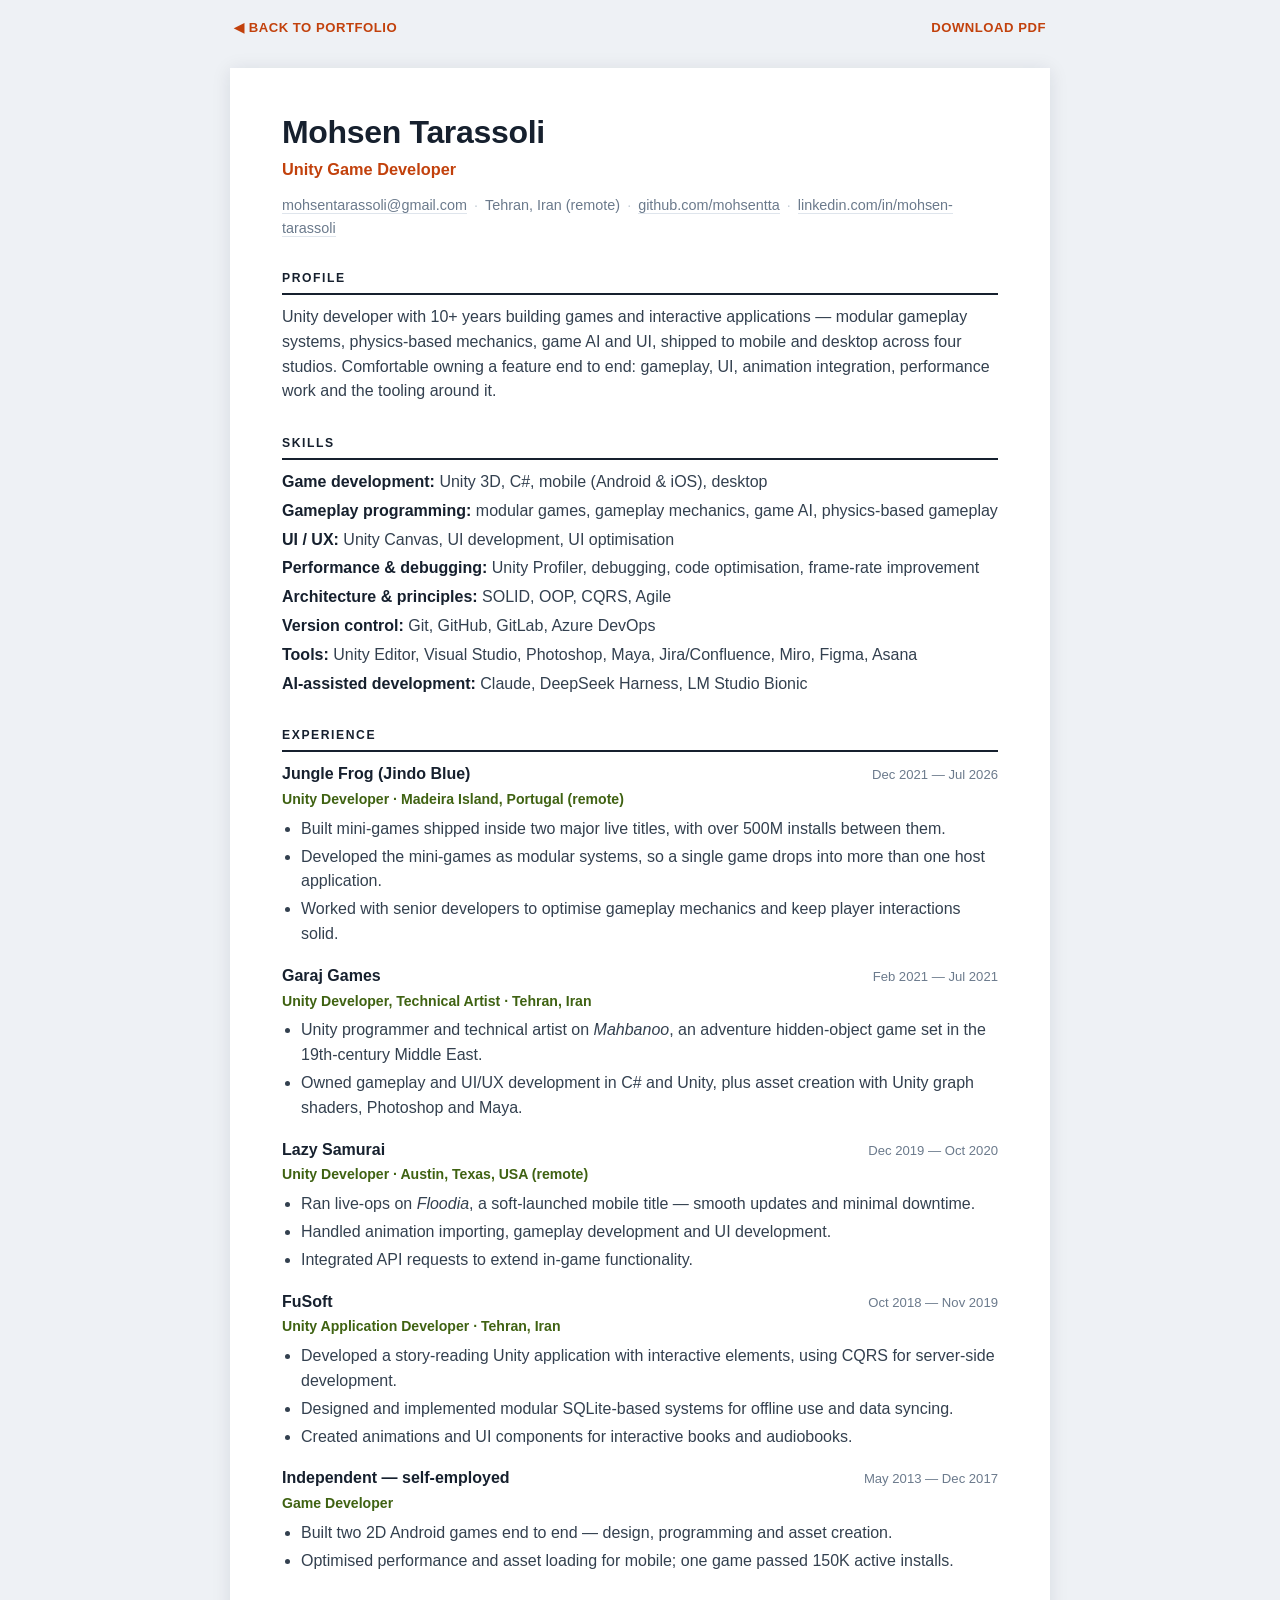
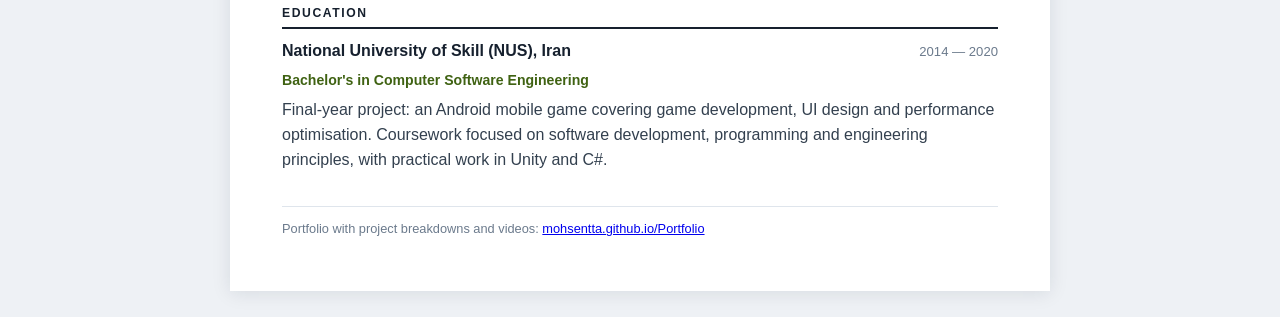
==== cv.html @ 44f3e450 "Add social previews, a redacted CV, LinkedIn, and fix the audit findings OG/Twitter/canonical tags o" ====
<!DOCTYPE html>
<html lang="en">
<head>
<meta charset="utf-8">
<meta name="viewport" content="width=device-width, initial-scale=1">
<title>Mohsen Tarassoli — CV — Unity Game Developer</title>
<meta name="description" content="CV of Mohsen Tarassoli, Unity Game Developer: 10+ years building modular games, gameplay systems, UI and interactive applications for mobile and desktop.">
<meta name="theme-color" content="#ffffff">
<link rel="canonical" href="https://mohsentta.github.io/Portfolio/cv.html">
<link rel="icon" href="data:image/svg+xml,<svg xmlns='http://www.w3.org/2000/svg' viewBox='0 0 100 100'><text y='.9em' font-size='90'>&#127918;</text></svg>">
<style>
  :root{
    --ink:#16202e; --body:#33404f; --mute:#6b7a8c; --rule:#dfe5ec;
    --accent:#c2410c; --accent-2:#3f6212;
  }
  *{ box-sizing:border-box; }
  html{ -webkit-text-size-adjust:100%; }
  body{
    margin:0; background:#eef1f5; color:var(--body);
    font:16px/1.55 "Segoe UI", -apple-system, Roboto, Helvetica, Arial, sans-serif;
  }
  .sheet{
    max-width:820px; margin:26px auto; background:#fff; padding:46px 52px 52px;
    box-shadow:0 2px 18px rgba(16,32,46,.10);
  }
  .bar{
    display:flex; justify-content:space-between; align-items:center; gap:14px;
    max-width:820px; margin:0 auto; padding:18px 4px 0;
  }
  .bar a{
    font-size:.82rem; letter-spacing:.04em; text-transform:uppercase; font-weight:600;
    color:var(--accent); text-decoration:none; border-bottom:2px solid transparent; padding-bottom:2px;
  }
  .bar a:hover{ border-color:var(--accent); }

  h1{ margin:0; font-size:2rem; letter-spacing:-.01em; color:var(--ink); line-height:1.15; }
  .role{ margin:6px 0 0; font-size:1.02rem; font-weight:600; color:var(--accent); }
  .contact{ margin:12px 0 0; font-size:.9rem; color:var(--mute); }
  .contact a{ color:var(--mute); text-decoration:none; border-bottom:1px solid var(--rule); }
  .contact a:hover{ color:var(--accent); border-color:var(--accent); }
  .contact span{ margin:0 7px; color:#c3ccd6; }

  h2{
    margin:30px 0 10px; padding-bottom:5px; font-size:.76rem; letter-spacing:.13em;
    text-transform:uppercase; color:var(--ink); border-bottom:2px solid var(--ink);
  }
  .summary{ margin:0; }

  .skills{ margin:0; padding:0; list-style:none; }
  .skills li{ margin:0 0 4px; }
  .skills b{ color:var(--ink); font-weight:600; }

  .job{ margin:0 0 17px; break-inside:avoid; page-break-inside:avoid; }
  .job:last-child{ margin-bottom:0; }
  .job-head{ display:flex; justify-content:space-between; align-items:baseline; gap:16px; }
  .job-head h3{ margin:0; font-size:1rem; color:var(--ink); }
  .job-head .when{ font-size:.82rem; color:var(--mute); white-space:nowrap; }
  .job-sub{ margin:2px 0 6px; font-size:.88rem; color:var(--accent-2); font-weight:600; }
  .job ul{ margin:0; padding-left:19px; }
  .job li{ margin:0 0 3px; }

  .edu h3{ margin:0; font-size:1rem; color:var(--ink); }
  .edu .when{ font-size:.82rem; color:var(--mute); }
  .edu p{ margin:6px 0 0; }

  footer{ margin-top:34px; padding-top:12px; border-top:1px solid var(--rule); font-size:.8rem; color:var(--mute); }

  @media print{
    body{ background:#fff; font-size:11.3pt; line-height:1.42; }
    .sheet{ max-width:none; margin:0; padding:0; box-shadow:none; }
    .bar{ display:none; }
    h1{ font-size:19pt; }
    h2{ margin:15pt 0 6pt; }
    a{ color:inherit; border:0; }
    .job{ margin-bottom:10pt; }
    @page{ margin:14mm 15mm; }
  }
</style>
</head>
<body>

<div class="bar">
  <a href="index.html">&#9664; Back to portfolio</a>
  <a href="cv.pdf" download>Download PDF</a>
</div>

<main class="sheet">
  <header>
    <h1>Mohsen Tarassoli</h1>
    <p class="role">Unity Game Developer</p>
    <p class="contact">
      <a href="mailto:mohsentarassoli@gmail.com">mohsentarassoli@gmail.com</a><span>&middot;</span>Tehran, Iran (remote)<span>&middot;</span><a href="https://github.com/mohsentta">github.com/mohsentta</a><span>&middot;</span><a href="https://www.linkedin.com/in/mohsen-tarassoli-0210b2117/">linkedin.com/in/mohsen-tarassoli</a>
    </p>
  </header>

  <h2>Profile</h2>
  <p class="summary">Unity developer with 10+ years building games and interactive applications &mdash; modular gameplay
  systems, physics-based mechanics, game AI and UI, shipped to mobile and desktop across four studios.
  Comfortable owning a feature end to end: gameplay, UI, animation integration, performance work and
  the tooling around it.</p>

  <h2>Skills</h2>
  <ul class="skills">
    <li><b>Game development:</b> Unity 3D, C#, mobile (Android &amp; iOS), desktop</li>
    <li><b>Gameplay programming:</b> modular games, gameplay mechanics, game AI, physics-based gameplay</li>
    <li><b>UI / UX:</b> Unity Canvas, UI development, UI optimisation</li>
    <li><b>Performance &amp; debugging:</b> Unity Profiler, debugging, code optimisation, frame-rate improvement</li>
    <li><b>Architecture &amp; principles:</b> SOLID, OOP, CQRS, Agile</li>
    <li><b>Version control:</b> Git, GitHub, GitLab, Azure DevOps</li>
    <li><b>Tools:</b> Unity Editor, Visual Studio, Photoshop, Maya, Jira/Confluence, Miro, Figma, Asana</li>
    <li><b>AI-assisted development:</b> Claude, DeepSeek Harness, LM Studio Bionic</li>
  </ul>

  <h2>Experience</h2>

  <article class="job">
    <div class="job-head">
      <h3>Jungle Frog (Jindo Blue)</h3>
      <span class="when">Dec 2021 &mdash; Jul 2026</span>
    </div>
    <p class="job-sub">Unity Developer &middot; Madeira Island, Portugal (remote)</p>
    <ul>
      <li>Built mini-games shipped inside two major live titles, with over 500M installs between them.</li>
      <li>Developed the mini-games as modular systems, so a single game drops into more than one host application.</li>
      <li>Worked with senior developers to optimise gameplay mechanics and keep player interactions solid.</li>
    </ul>
  </article>

  <article class="job">
    <div class="job-head">
      <h3>Garaj Games</h3>
      <span class="when">Feb 2021 &mdash; Jul 2021</span>
    </div>
    <p class="job-sub">Unity Developer, Technical Artist &middot; Tehran, Iran</p>
    <ul>
      <li>Unity programmer and technical artist on <em>Mahbanoo</em>, an adventure hidden-object game set in the 19th-century Middle East.</li>
      <li>Owned gameplay and UI/UX development in C# and Unity, plus asset creation with Unity graph shaders, Photoshop and Maya.</li>
    </ul>
  </article>

  <article class="job">
    <div class="job-head">
      <h3>Lazy Samurai</h3>
      <span class="when">Dec 2019 &mdash; Oct 2020</span>
    </div>
    <p class="job-sub">Unity Developer &middot; Austin, Texas, USA (remote)</p>
    <ul>
      <li>Ran live-ops on <em>Floodia</em>, a soft-launched mobile title &mdash; smooth updates and minimal downtime.</li>
      <li>Handled animation importing, gameplay development and UI development.</li>
      <li>Integrated API requests to extend in-game functionality.</li>
    </ul>
  </article>

  <article class="job">
    <div class="job-head">
      <h3>FuSoft</h3>
      <span class="when">Oct 2018 &mdash; Nov 2019</span>
    </div>
    <p class="job-sub">Unity Application Developer &middot; Tehran, Iran</p>
    <ul>
      <li>Developed a story-reading Unity application with interactive elements, using CQRS for server-side development.</li>
      <li>Designed and implemented modular SQLite-based systems for offline use and data syncing.</li>
      <li>Created animations and UI components for interactive books and audiobooks.</li>
    </ul>
  </article>

  <article class="job">
    <div class="job-head">
      <h3>Independent &mdash; self-employed</h3>
      <span class="when">May 2013 &mdash; Dec 2017</span>
    </div>
    <p class="job-sub">Game Developer</p>
    <ul>
      <li>Built two 2D Android games end to end &mdash; design, programming and asset creation.</li>
      <li>Optimised performance and asset loading for mobile; one game passed 150K active installs.</li>
    </ul>
  </article>

  <h2>Education</h2>
  <div class="edu">
    <div class="job-head">
      <h3>National University of Skill (NUS), Iran</h3>
      <span class="when">2014 &mdash; 2020</span>
    </div>
    <p class="job-sub">Bachelor's in Computer Software Engineering</p>
    <p>Final-year project: an Android mobile game covering game development, UI design and performance
    optimisation. Coursework focused on software development, programming and engineering principles,
    with practical work in Unity and C#.</p>
  </div>

  <footer>
    Portfolio with project breakdowns and videos: <a href="https://mohsentta.github.io/Portfolio/">mohsentta.github.io/Portfolio</a>
  </footer>
</main>

</body>
</html>
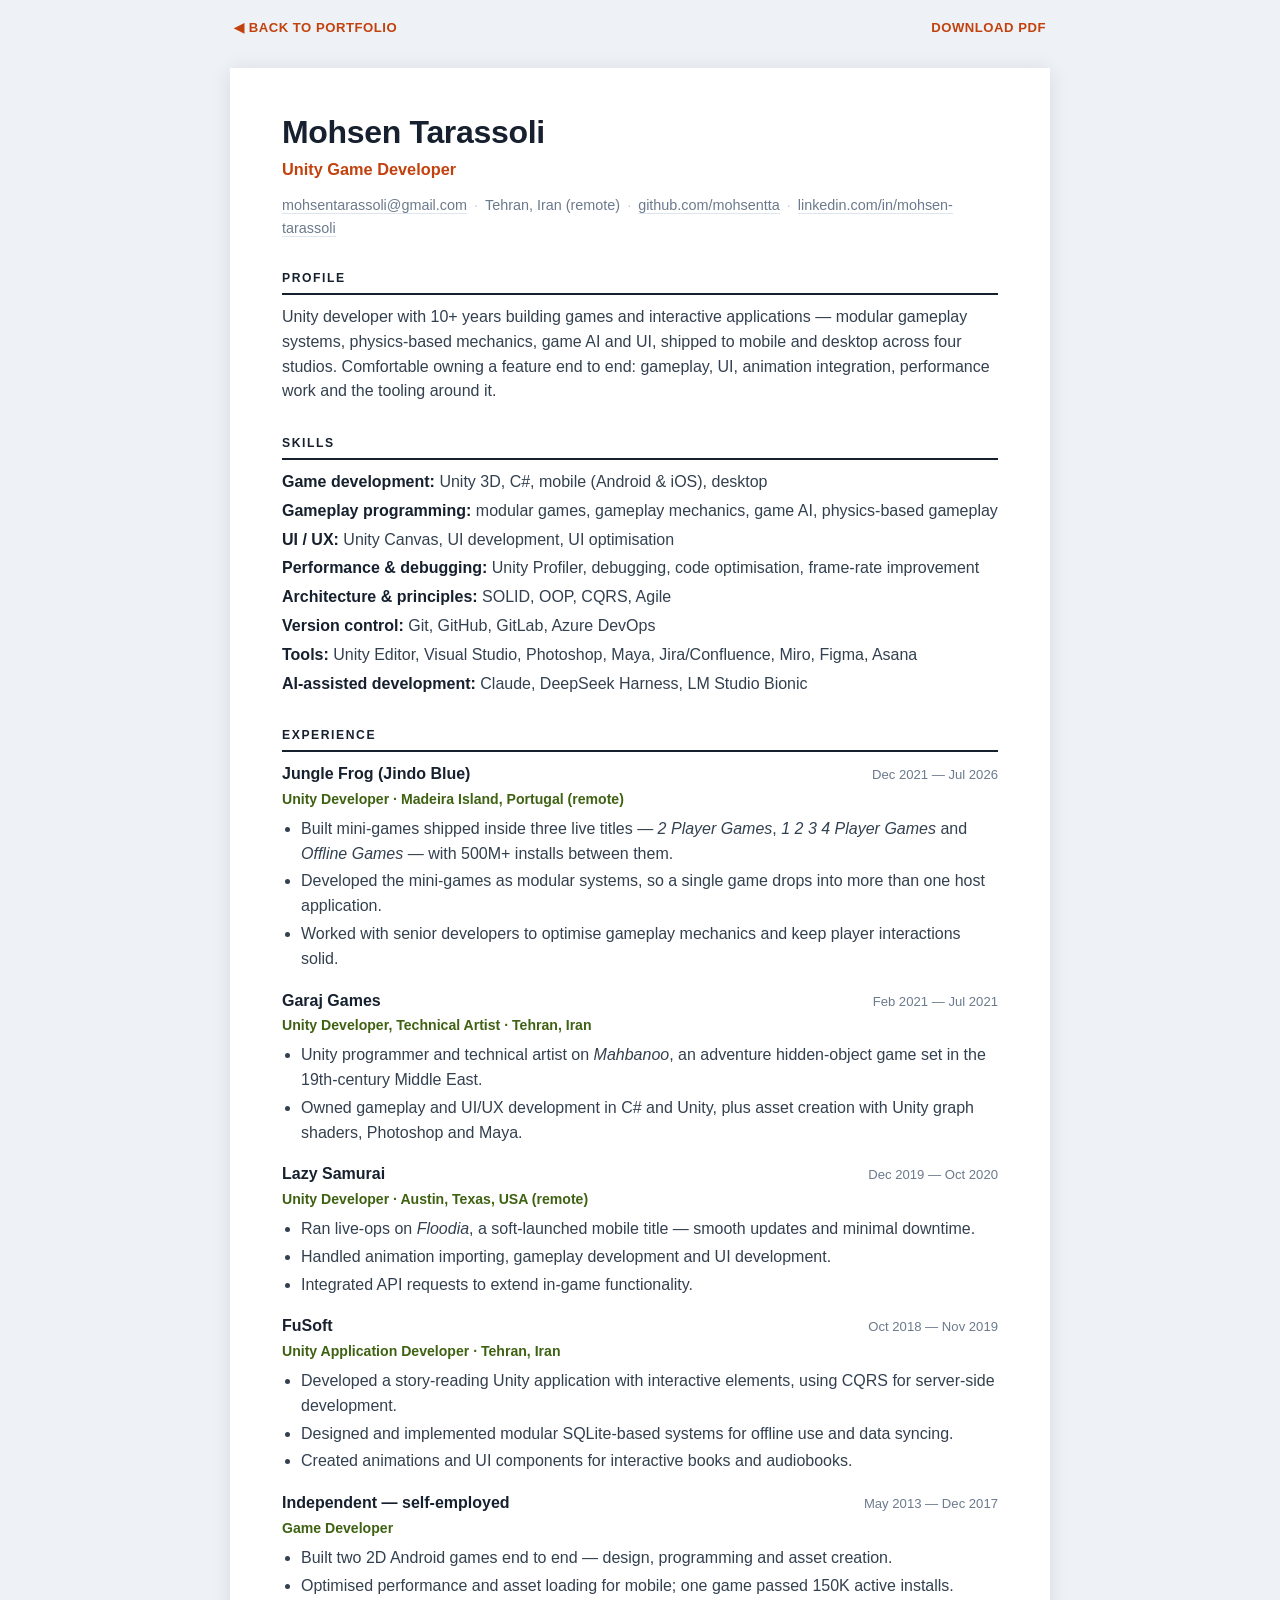
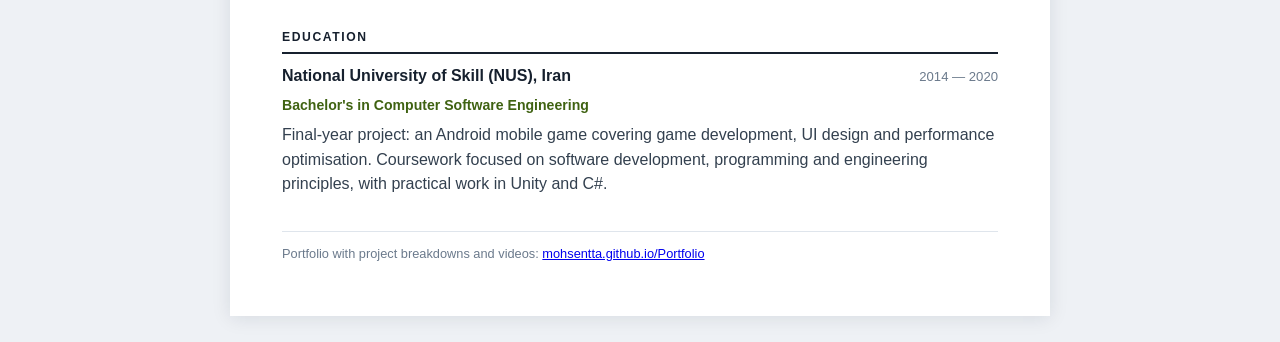
==== commit 342f8dda: "Name the three host titles on Modular Mini-Games 2 Player Games : the Challenge, 1 2 3 4 Player Game" ====
--- a/cv.html
+++ b/cv.html
@@ -120,7 +120,7 @@
     </div>
     <p class="job-sub">Unity Developer &middot; Madeira Island, Portugal (remote)</p>
     <ul>
-      <li>Built mini-games shipped inside two major live titles, with over 500M installs between them.</li>
+      <li>Built mini-games shipped inside three live titles &mdash; <em>2 Player Games</em>, <em>1 2 3 4 Player Games</em> and <em>Offline Games</em> &mdash; with 500M+ installs between them.</li>
       <li>Developed the mini-games as modular systems, so a single game drops into more than one host application.</li>
       <li>Worked with senior developers to optimise gameplay mechanics and keep player interactions solid.</li>
     </ul>
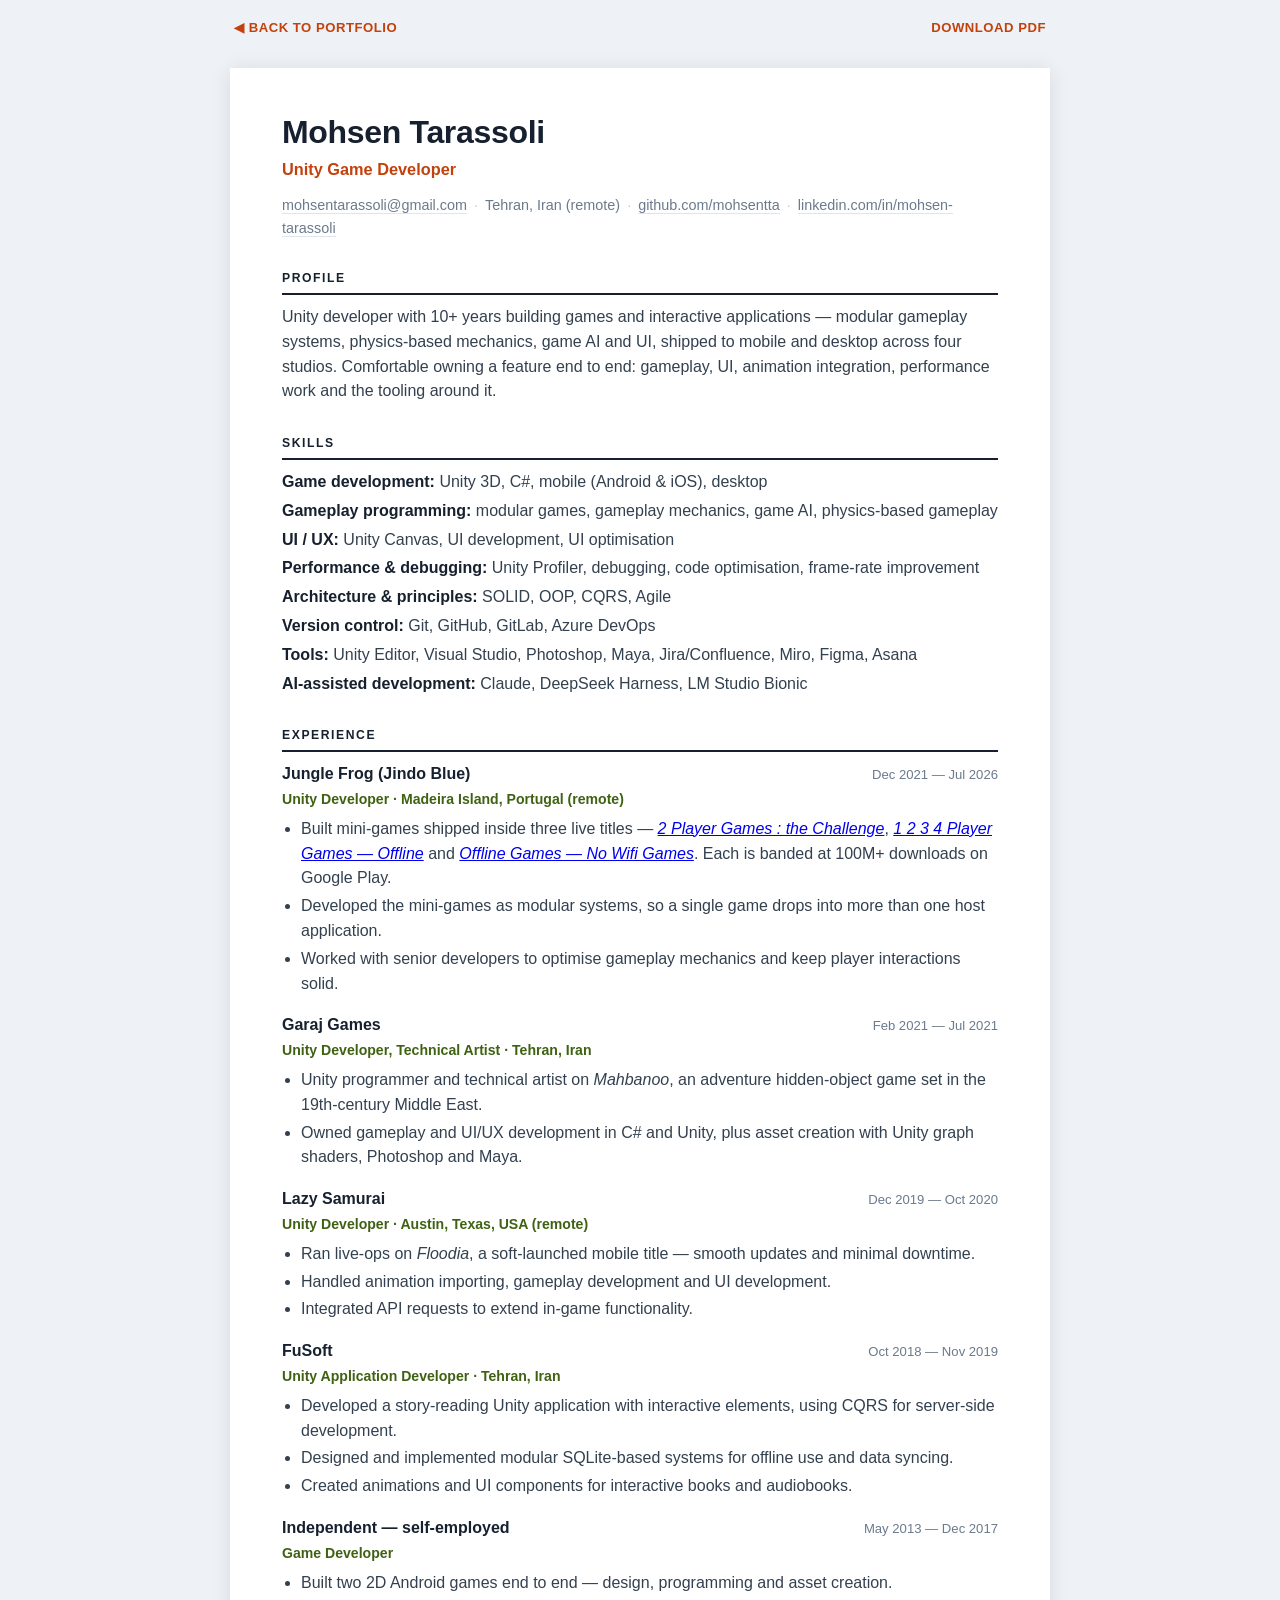
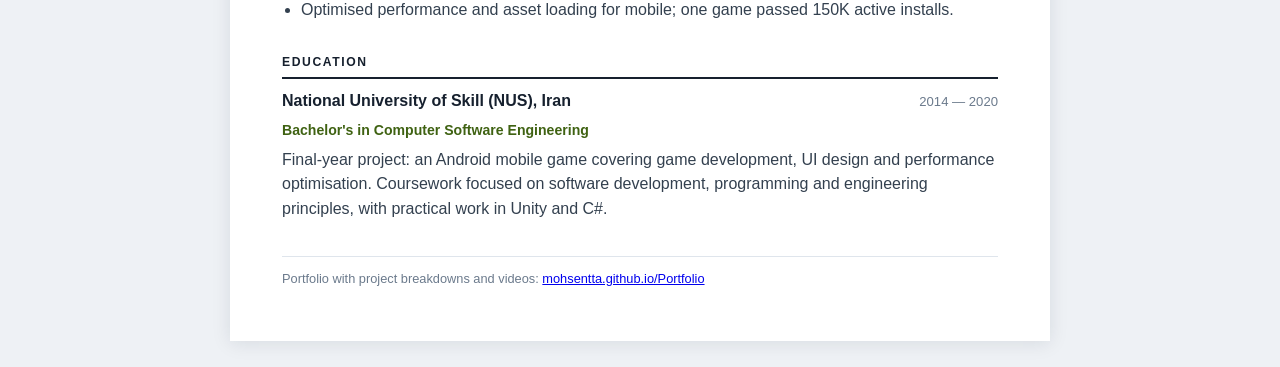
==== commit 2866064e: "Link the three Play titles; fix two violations on the project pages SHIPPED IN now links each title " ====
--- a/cv.html
+++ b/cv.html
@@ -120,7 +120,7 @@
     </div>
     <p class="job-sub">Unity Developer &middot; Madeira Island, Portugal (remote)</p>
     <ul>
-      <li>Built mini-games shipped inside three live titles &mdash; <em>2 Player Games</em>, <em>1 2 3 4 Player Games</em> and <em>Offline Games</em> &mdash; with 500M+ installs between them.</li>
+      <li>Built mini-games shipped inside three live titles &mdash; <a href="https://play.google.com/store/apps/details?id=com.JindoBlu.TwoPlayerGamesChallenge"><em>2 Player Games : the Challenge</em></a>, <a href="https://play.google.com/store/apps/details?id=com.JindoBlu.FourPlayers"><em>1 2 3 4 Player Games &mdash; Offline</em></a> and <a href="https://play.google.com/store/apps/details?id=com.JindoBlu.OfflineGames"><em>Offline Games &mdash; No Wifi Games</em></a>. Each is banded at 100M+ downloads on Google Play.</li>
       <li>Developed the mini-games as modular systems, so a single game drops into more than one host application.</li>
       <li>Worked with senior developers to optimise gameplay mechanics and keep player interactions solid.</li>
     </ul>
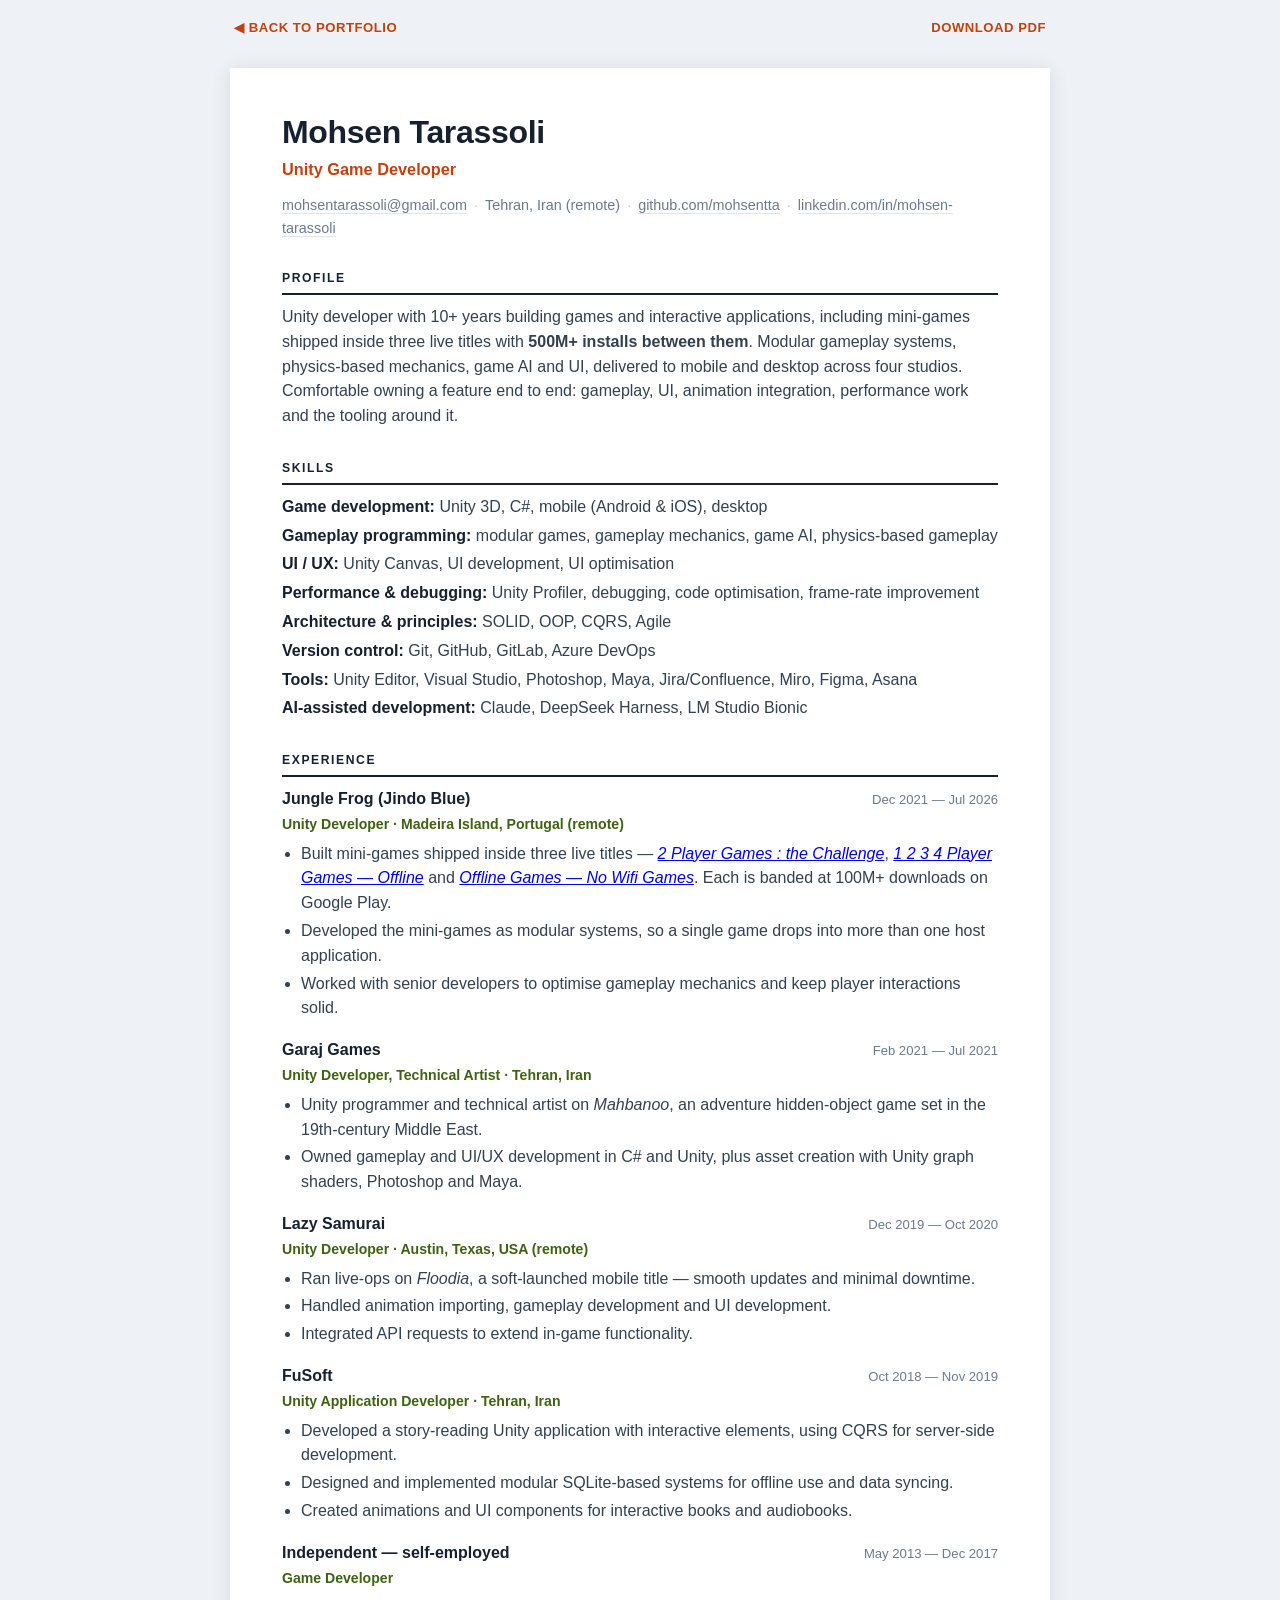
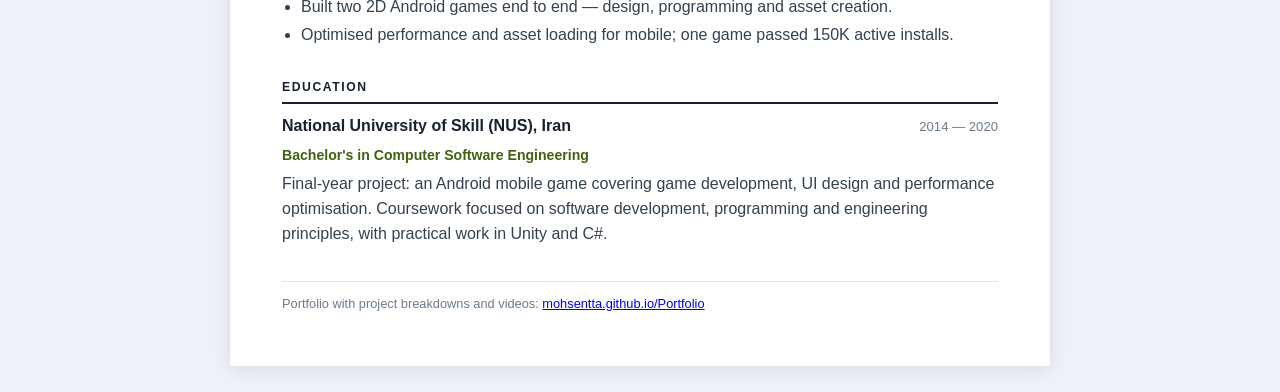
==== commit b1b6ec10: "Make 500M+ outrank 150K, and update the resume The 2D Android Games card carried the same green .sta" ====
--- a/cv.html
+++ b/cv.html
@@ -94,10 +94,11 @@
   </header>
 
   <h2>Profile</h2>
-  <p class="summary">Unity developer with 10+ years building games and interactive applications &mdash; modular gameplay
-  systems, physics-based mechanics, game AI and UI, shipped to mobile and desktop across four studios.
-  Comfortable owning a feature end to end: gameplay, UI, animation integration, performance work and
-  the tooling around it.</p>
+  <p class="summary">Unity developer with 10+ years building games and interactive applications, including
+  mini-games shipped inside three live titles with <strong>500M+ installs between them</strong>. Modular
+  gameplay systems, physics-based mechanics, game AI and UI, delivered to mobile and desktop across four
+  studios. Comfortable owning a feature end to end: gameplay, UI, animation integration, performance work
+  and the tooling around it.</p>
 
   <h2>Skills</h2>
   <ul class="skills">
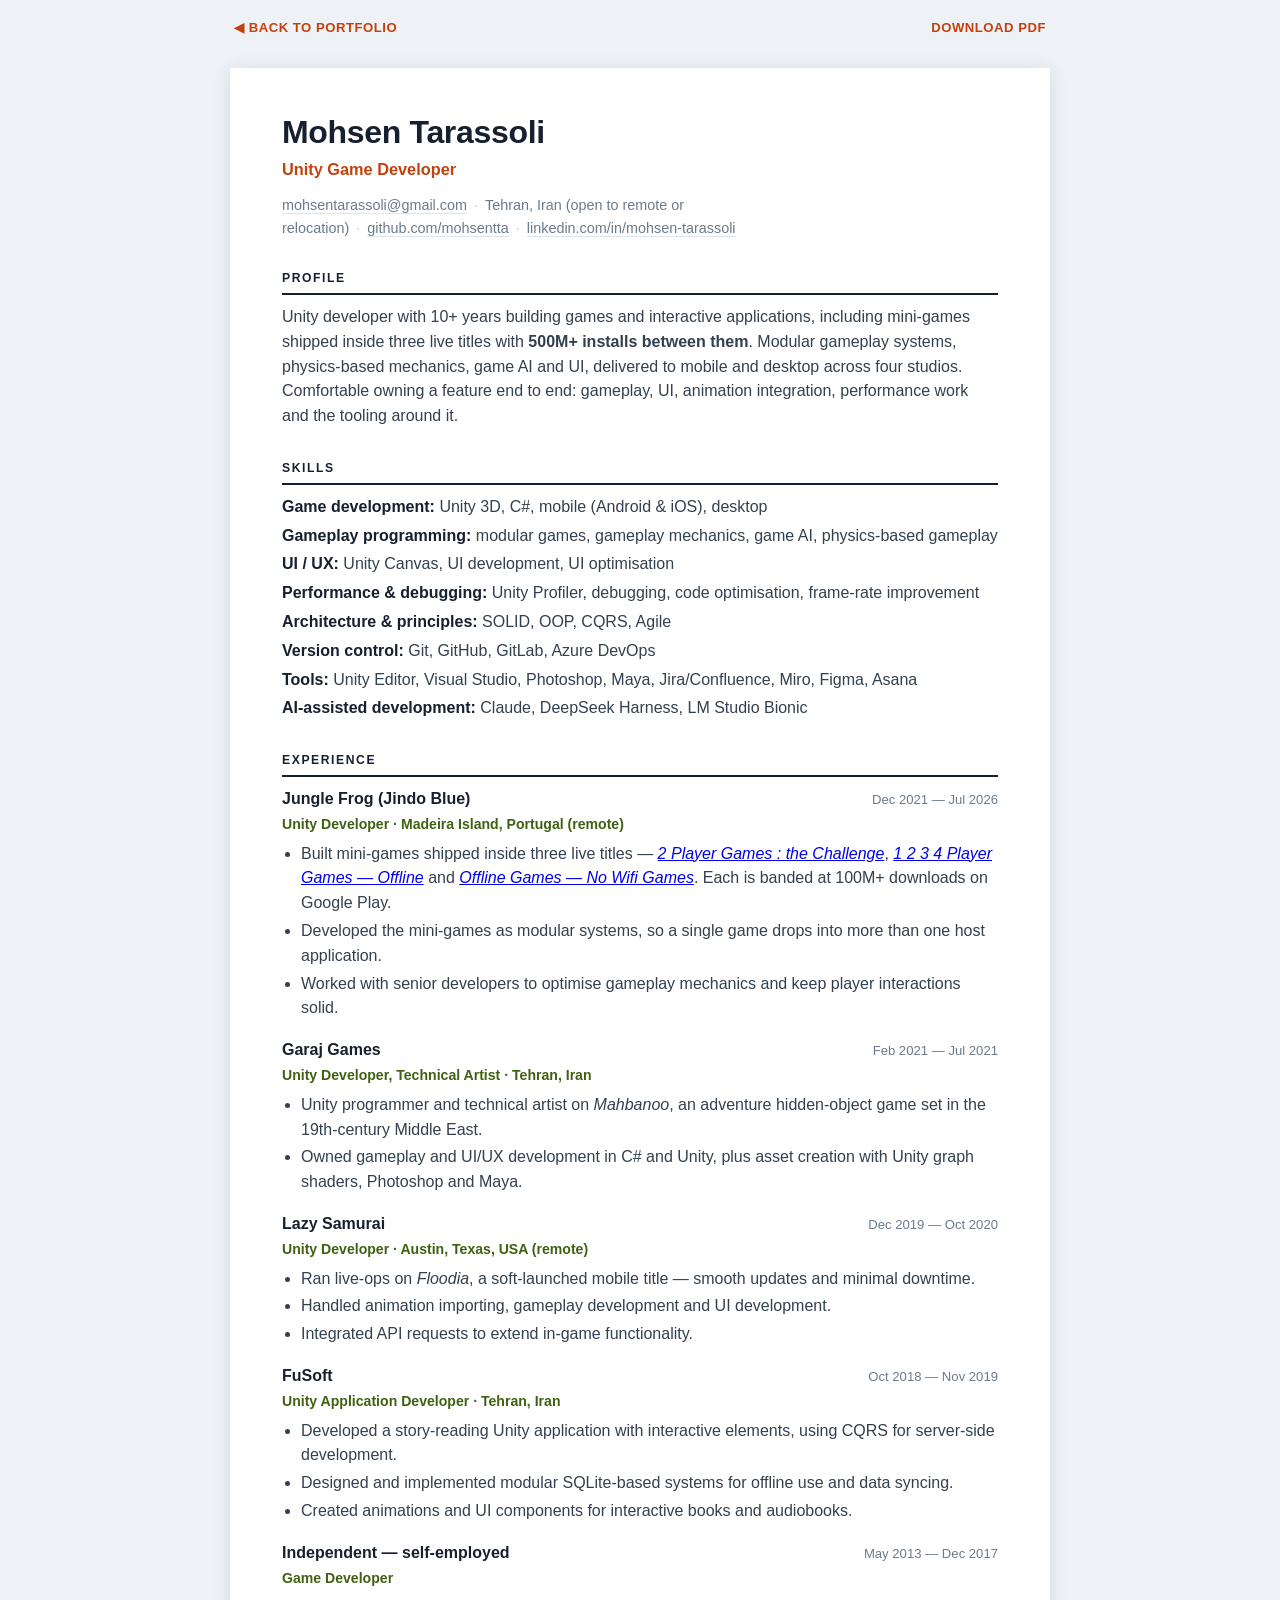
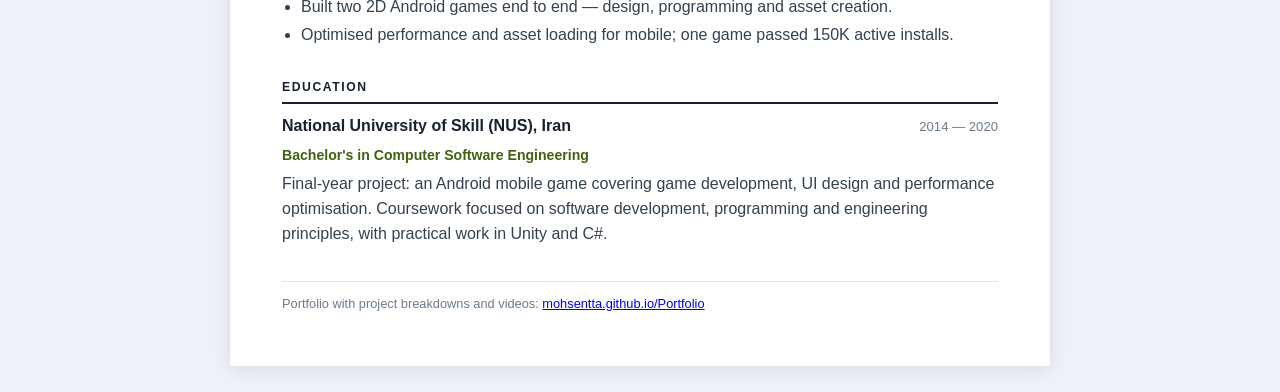
==== commit 9a8af894: "State that relocation is on the table The site and the CV both said remote only; being open to reloc" ====
--- a/cv.html
+++ b/cv.html
@@ -89,7 +89,7 @@
     <h1>Mohsen Tarassoli</h1>
     <p class="role">Unity Game Developer</p>
     <p class="contact">
-      <a href="mailto:mohsentarassoli@gmail.com">mohsentarassoli@gmail.com</a><span>&middot;</span>Tehran, Iran (remote)<span>&middot;</span><a href="https://github.com/mohsentta">github.com/mohsentta</a><span>&middot;</span><a href="https://www.linkedin.com/in/mohsen-tarassoli-0210b2117/">linkedin.com/in/mohsen-tarassoli</a>
+      <a href="mailto:mohsentarassoli@gmail.com">mohsentarassoli@gmail.com</a><span>&middot;</span>Tehran, Iran (open to remote or relocation)<span>&middot;</span><a href="https://github.com/mohsentta">github.com/mohsentta</a><span>&middot;</span><a href="https://www.linkedin.com/in/mohsen-tarassoli-0210b2117/">linkedin.com/in/mohsen-tarassoli</a>
     </p>
   </header>
 
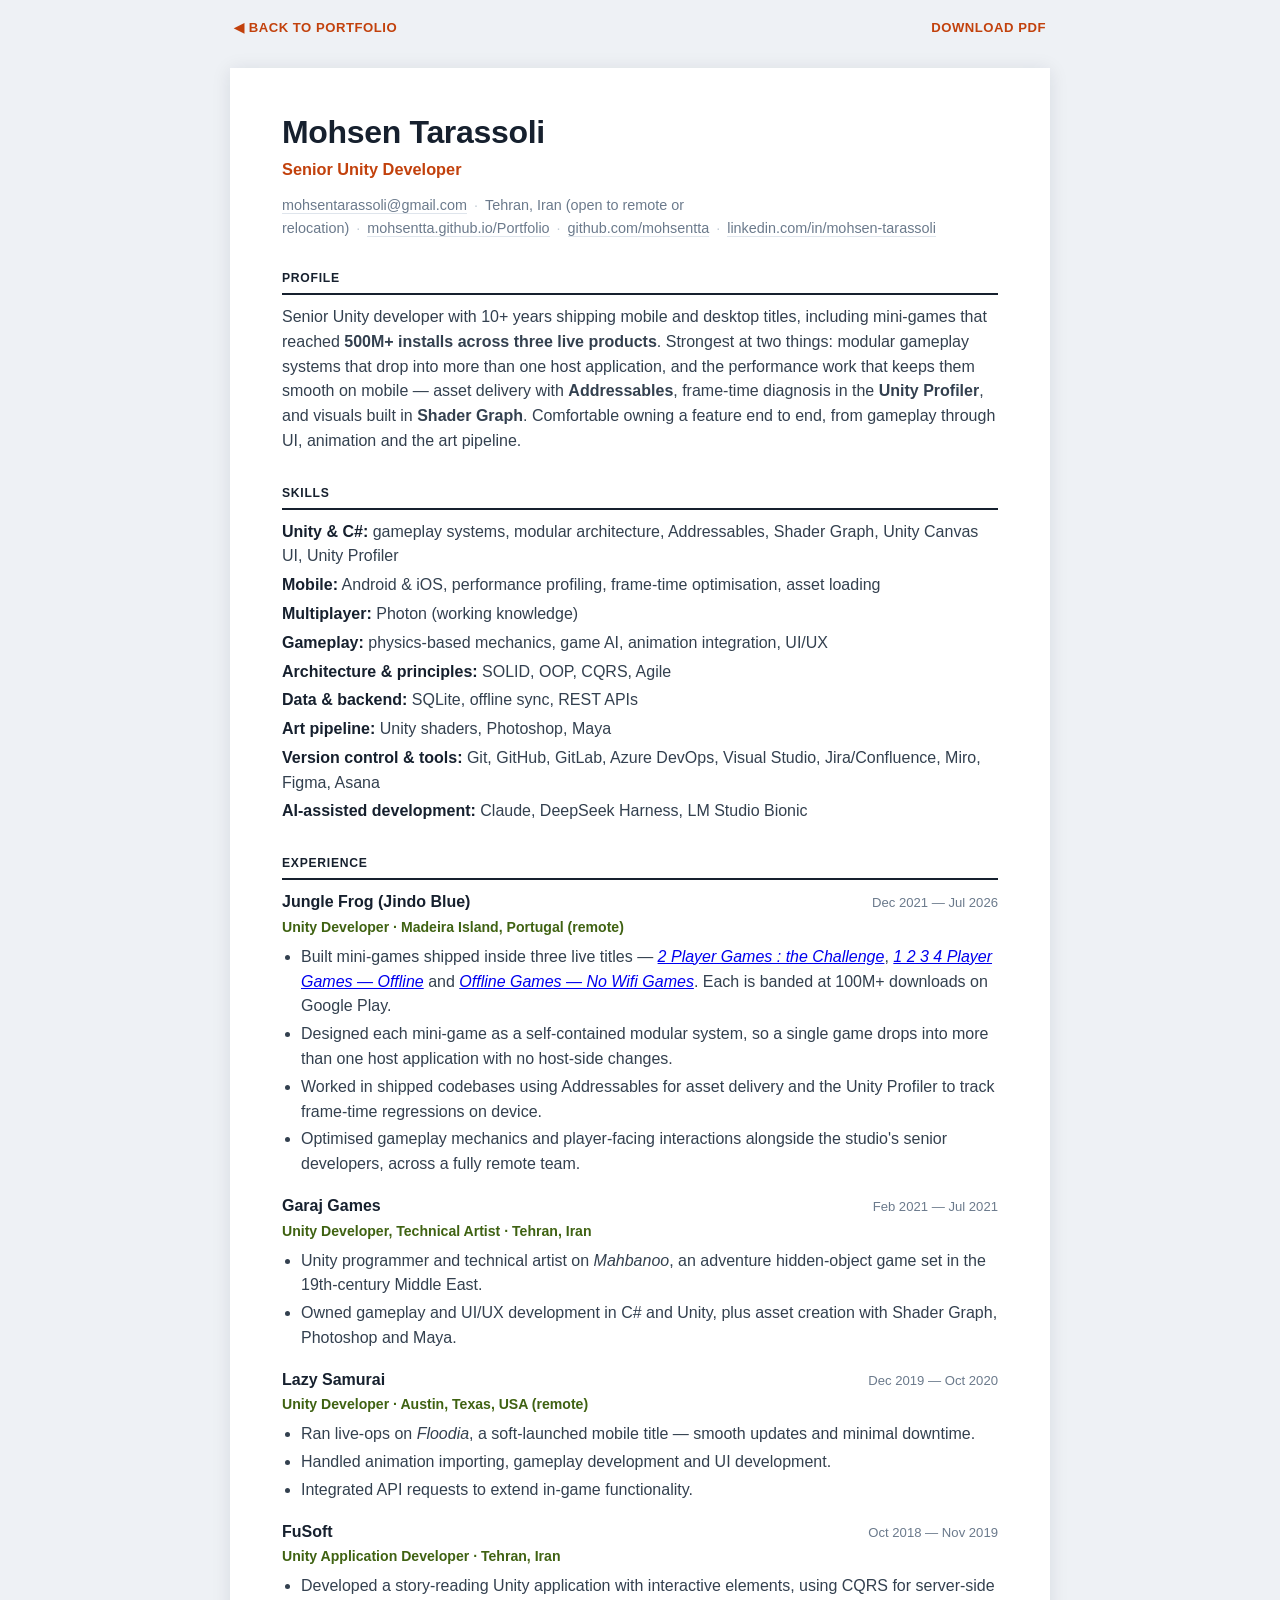
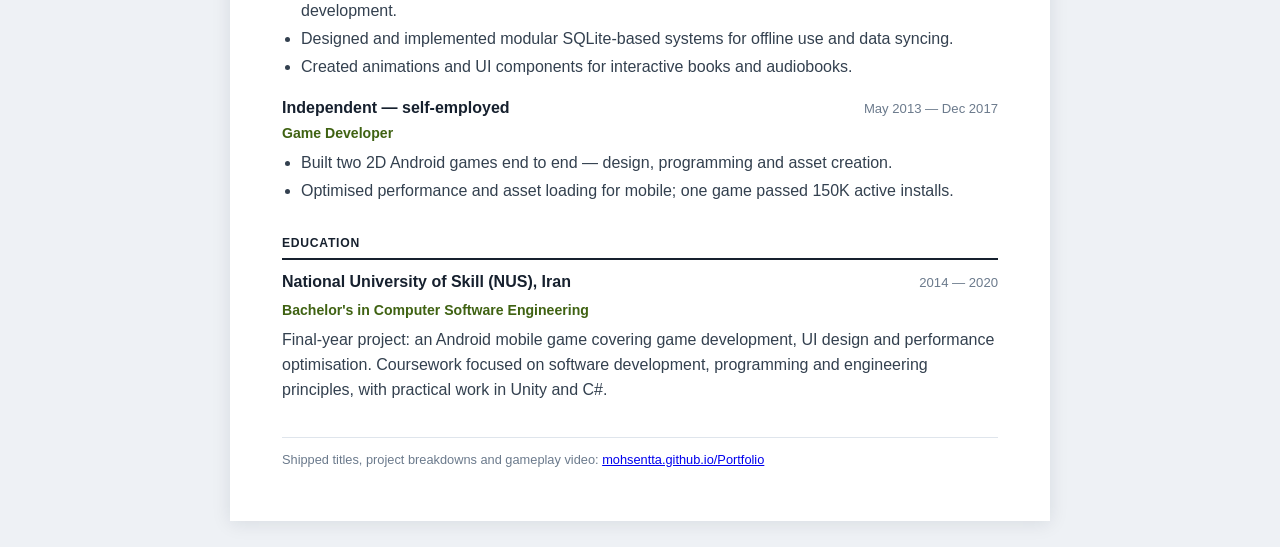
==== commit 32f39e90: "Sharpen the CV for Unity roles: name the systems, drop the duties Adds Addressables, Unity Profiler," ====
--- a/cv.html
+++ b/cv.html
@@ -41,7 +41,7 @@
   .contact span{ margin:0 7px; color:#c3ccd6; }
 
   h2{
-    margin:30px 0 10px; padding-bottom:5px; font-size:.76rem; letter-spacing:.13em;
+    margin:30px 0 10px; padding-bottom:5px; font-size:.76rem; letter-spacing:.06em;
     text-transform:uppercase; color:var(--ink); border-bottom:2px solid var(--ink);
   }
   .summary{ margin:0; }
@@ -87,28 +87,30 @@
 <main class="sheet">
   <header>
     <h1>Mohsen Tarassoli</h1>
-    <p class="role">Unity Game Developer</p>
+    <p class="role">Senior Unity Developer</p>
     <p class="contact">
-      <a href="mailto:mohsentarassoli@gmail.com">mohsentarassoli@gmail.com</a><span>&middot;</span>Tehran, Iran (open to remote or relocation)<span>&middot;</span><a href="https://github.com/mohsentta">github.com/mohsentta</a><span>&middot;</span><a href="https://www.linkedin.com/in/mohsen-tarassoli-0210b2117/">linkedin.com/in/mohsen-tarassoli</a>
+      <a href="mailto:mohsentarassoli@gmail.com">mohsentarassoli@gmail.com</a><span>&middot;</span>Tehran, Iran (open to remote or relocation)<span>&middot;</span><a href="https://mohsentta.github.io/Portfolio/">mohsentta.github.io/Portfolio</a><span>&middot;</span><a href="https://github.com/mohsentta">github.com/mohsentta</a><span>&middot;</span><a href="https://www.linkedin.com/in/mohsen-tarassoli-0210b2117/">linkedin.com/in/mohsen-tarassoli</a>
     </p>
   </header>
 
   <h2>Profile</h2>
-  <p class="summary">Unity developer with 10+ years building games and interactive applications, including
-  mini-games shipped inside three live titles with <strong>500M+ installs between them</strong>. Modular
-  gameplay systems, physics-based mechanics, game AI and UI, delivered to mobile and desktop across four
-  studios. Comfortable owning a feature end to end: gameplay, UI, animation integration, performance work
-  and the tooling around it.</p>
+  <p class="summary">Senior Unity developer with 10+ years shipping mobile and desktop titles, including mini-games
+  that reached <strong>500M+ installs across three live products</strong>. Strongest at two things: modular gameplay
+  systems that drop into more than one host application, and the performance work that keeps them smooth on
+  mobile &mdash; asset delivery with <strong>Addressables</strong>, frame-time diagnosis in the <strong>Unity
+  Profiler</strong>, and visuals built in <strong>Shader Graph</strong>. Comfortable owning a feature end to end,
+  from gameplay through UI, animation and the art pipeline.</p>
 
   <h2>Skills</h2>
   <ul class="skills">
-    <li><b>Game development:</b> Unity 3D, C#, mobile (Android &amp; iOS), desktop</li>
-    <li><b>Gameplay programming:</b> modular games, gameplay mechanics, game AI, physics-based gameplay</li>
-    <li><b>UI / UX:</b> Unity Canvas, UI development, UI optimisation</li>
-    <li><b>Performance &amp; debugging:</b> Unity Profiler, debugging, code optimisation, frame-rate improvement</li>
+    <li><b>Unity &amp; C#:</b> gameplay systems, modular architecture, Addressables, Shader Graph, Unity Canvas UI, Unity Profiler</li>
+    <li><b>Mobile:</b> Android &amp; iOS, performance profiling, frame-time optimisation, asset loading</li>
+    <li><b>Multiplayer:</b> Photon (working knowledge)</li>
+    <li><b>Gameplay:</b> physics-based mechanics, game AI, animation integration, UI/UX</li>
     <li><b>Architecture &amp; principles:</b> SOLID, OOP, CQRS, Agile</li>
-    <li><b>Version control:</b> Git, GitHub, GitLab, Azure DevOps</li>
-    <li><b>Tools:</b> Unity Editor, Visual Studio, Photoshop, Maya, Jira/Confluence, Miro, Figma, Asana</li>
+    <li><b>Data &amp; backend:</b> SQLite, offline sync, REST APIs</li>
+    <li><b>Art pipeline:</b> Unity shaders, Photoshop, Maya</li>
+    <li><b>Version control &amp; tools:</b> Git, GitHub, GitLab, Azure DevOps, Visual Studio, Jira/Confluence, Miro, Figma, Asana</li>
     <li><b>AI-assisted development:</b> Claude, DeepSeek Harness, LM Studio Bionic</li>
   </ul>
 
@@ -122,8 +124,9 @@
     <p class="job-sub">Unity Developer &middot; Madeira Island, Portugal (remote)</p>
     <ul>
       <li>Built mini-games shipped inside three live titles &mdash; <a href="https://play.google.com/store/apps/details?id=com.JindoBlu.TwoPlayerGamesChallenge"><em>2 Player Games : the Challenge</em></a>, <a href="https://play.google.com/store/apps/details?id=com.JindoBlu.FourPlayers"><em>1 2 3 4 Player Games &mdash; Offline</em></a> and <a href="https://play.google.com/store/apps/details?id=com.JindoBlu.OfflineGames"><em>Offline Games &mdash; No Wifi Games</em></a>. Each is banded at 100M+ downloads on Google Play.</li>
-      <li>Developed the mini-games as modular systems, so a single game drops into more than one host application.</li>
-      <li>Worked with senior developers to optimise gameplay mechanics and keep player interactions solid.</li>
+      <li>Designed each mini-game as a self-contained modular system, so a single game drops into more than one host application with no host-side changes.</li>
+      <li>Worked in shipped codebases using Addressables for asset delivery and the Unity Profiler to track frame-time regressions on device.</li>
+      <li>Optimised gameplay mechanics and player-facing interactions alongside the studio's senior developers, across a fully remote team.</li>
     </ul>
   </article>
 
@@ -135,7 +138,7 @@
     <p class="job-sub">Unity Developer, Technical Artist &middot; Tehran, Iran</p>
     <ul>
       <li>Unity programmer and technical artist on <em>Mahbanoo</em>, an adventure hidden-object game set in the 19th-century Middle East.</li>
-      <li>Owned gameplay and UI/UX development in C# and Unity, plus asset creation with Unity graph shaders, Photoshop and Maya.</li>
+      <li>Owned gameplay and UI/UX development in C# and Unity, plus asset creation with Shader Graph, Photoshop and Maya.</li>
     </ul>
   </article>
 
@@ -190,7 +193,7 @@
   </div>
 
   <footer>
-    Portfolio with project breakdowns and videos: <a href="https://mohsentta.github.io/Portfolio/">mohsentta.github.io/Portfolio</a>
+    Shipped titles, project breakdowns and gameplay video: <a href="https://mohsentta.github.io/Portfolio/">mohsentta.github.io/Portfolio</a>
   </footer>
 </main>
 
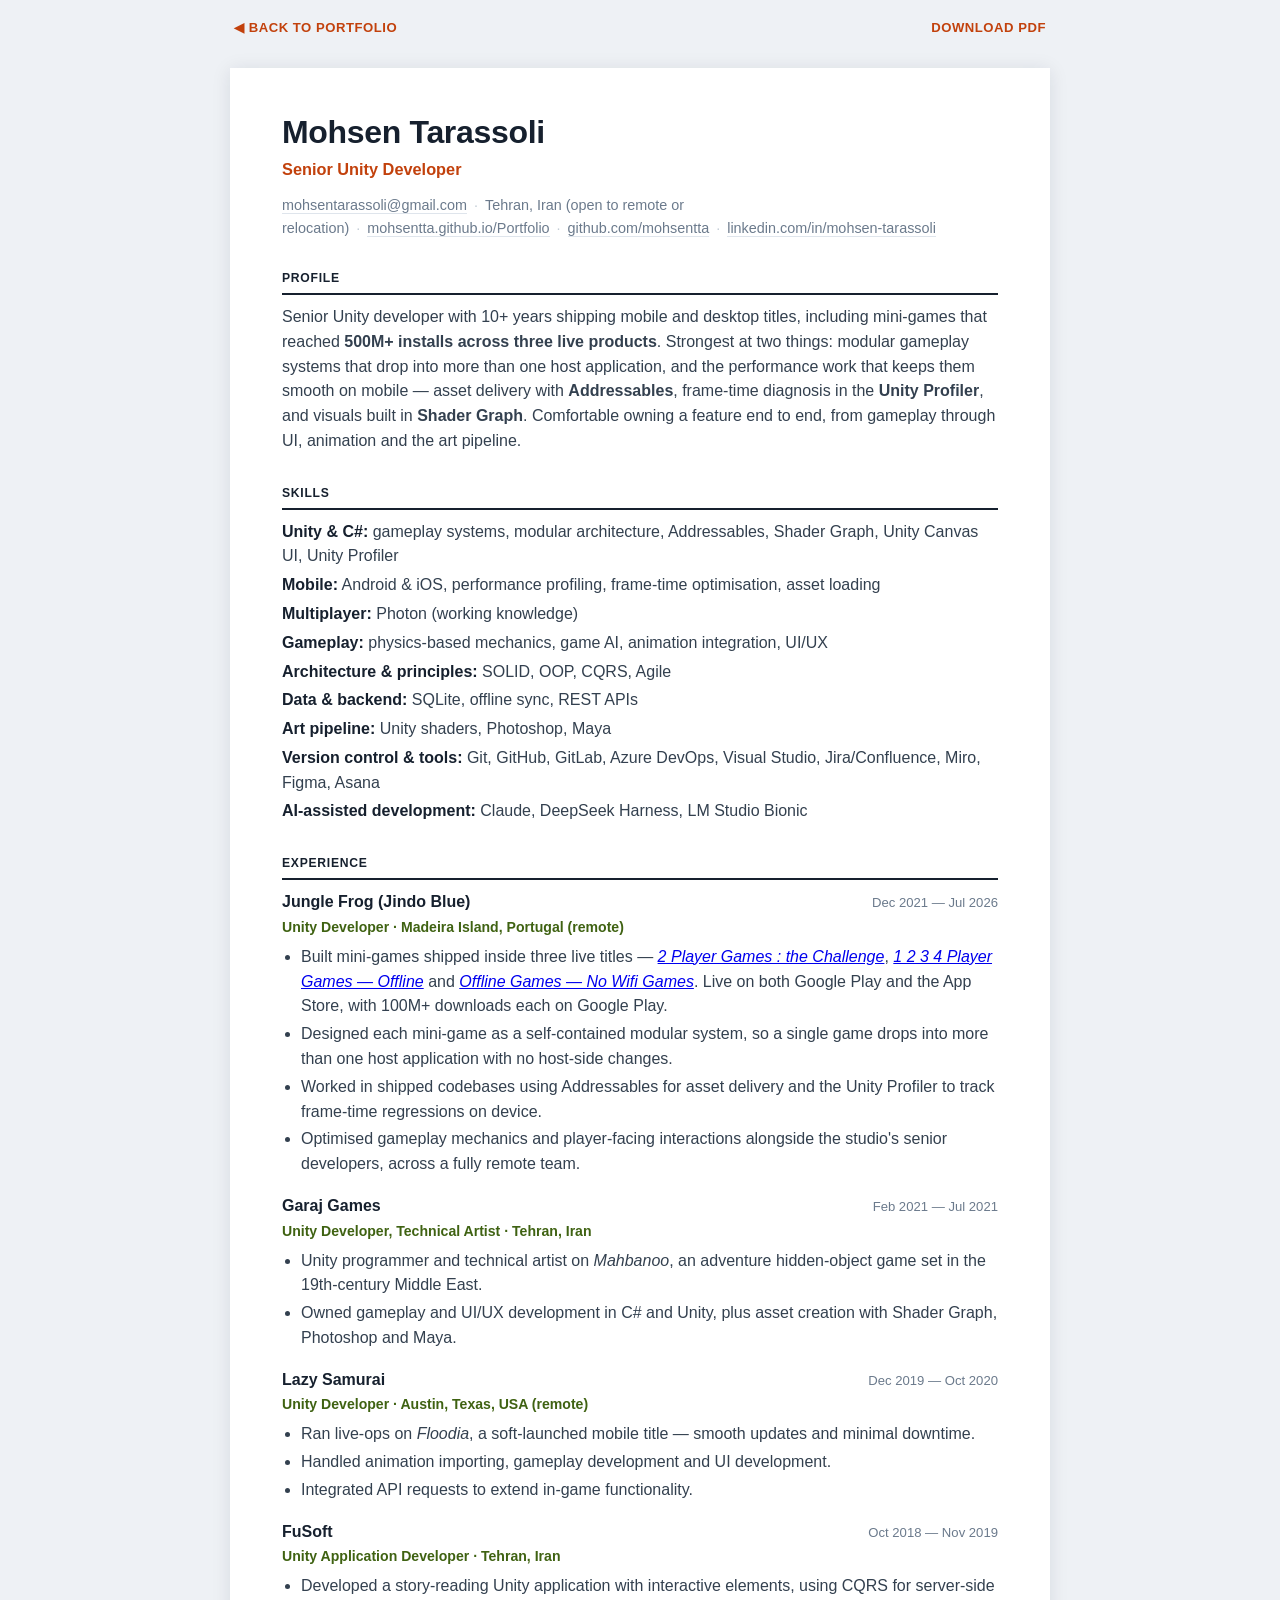
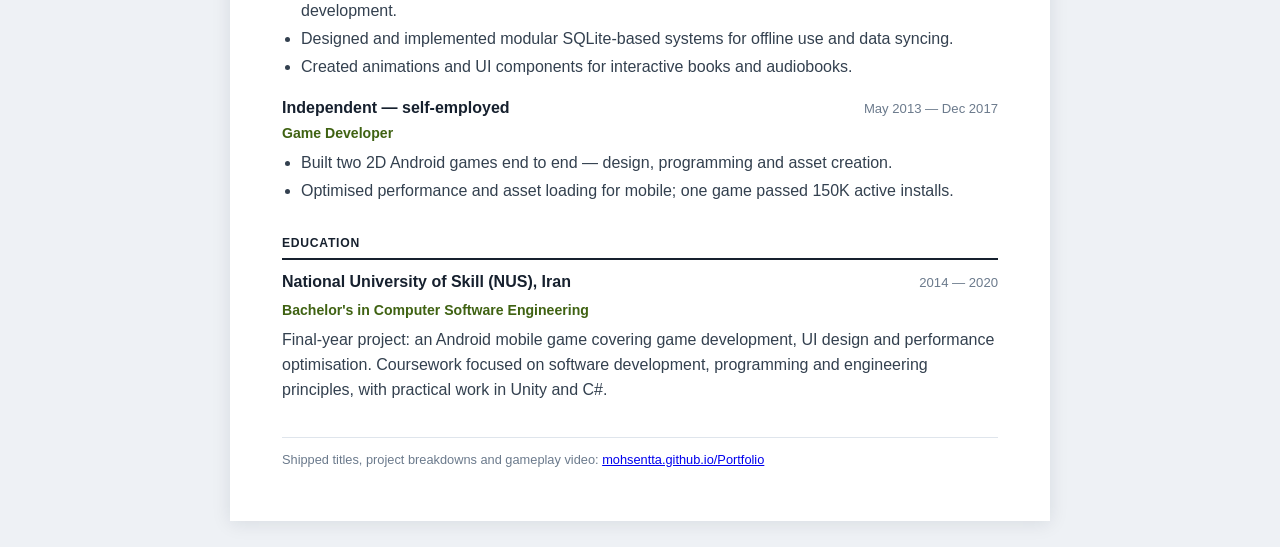
==== commit fa3904da: "Attribute the download band to Google Play only, and note iOS '100M+ downloads on Google Play and Ap" ====
--- a/cv.html
+++ b/cv.html
@@ -123,7 +123,7 @@
     </div>
     <p class="job-sub">Unity Developer &middot; Madeira Island, Portugal (remote)</p>
     <ul>
-      <li>Built mini-games shipped inside three live titles &mdash; <a href="https://play.google.com/store/apps/details?id=com.JindoBlu.TwoPlayerGamesChallenge"><em>2 Player Games : the Challenge</em></a>, <a href="https://play.google.com/store/apps/details?id=com.JindoBlu.FourPlayers"><em>1 2 3 4 Player Games &mdash; Offline</em></a> and <a href="https://play.google.com/store/apps/details?id=com.JindoBlu.OfflineGames"><em>Offline Games &mdash; No Wifi Games</em></a>. Each is banded at 100M+ downloads on Google Play.</li>
+      <li>Built mini-games shipped inside three live titles &mdash; <a href="https://play.google.com/store/apps/details?id=com.JindoBlu.TwoPlayerGamesChallenge"><em>2 Player Games : the Challenge</em></a>, <a href="https://play.google.com/store/apps/details?id=com.JindoBlu.FourPlayers"><em>1 2 3 4 Player Games &mdash; Offline</em></a> and <a href="https://play.google.com/store/apps/details?id=com.JindoBlu.OfflineGames"><em>Offline Games &mdash; No Wifi Games</em></a>. Live on both Google Play and the App Store, with 100M+ downloads each on Google Play.</li>
       <li>Designed each mini-game as a self-contained modular system, so a single game drops into more than one host application with no host-side changes.</li>
       <li>Worked in shipped codebases using Addressables for asset delivery and the Unity Profiler to track frame-time regressions on device.</li>
       <li>Optimised gameplay mechanics and player-facing interactions alongside the studio's senior developers, across a fully remote team.</li>
